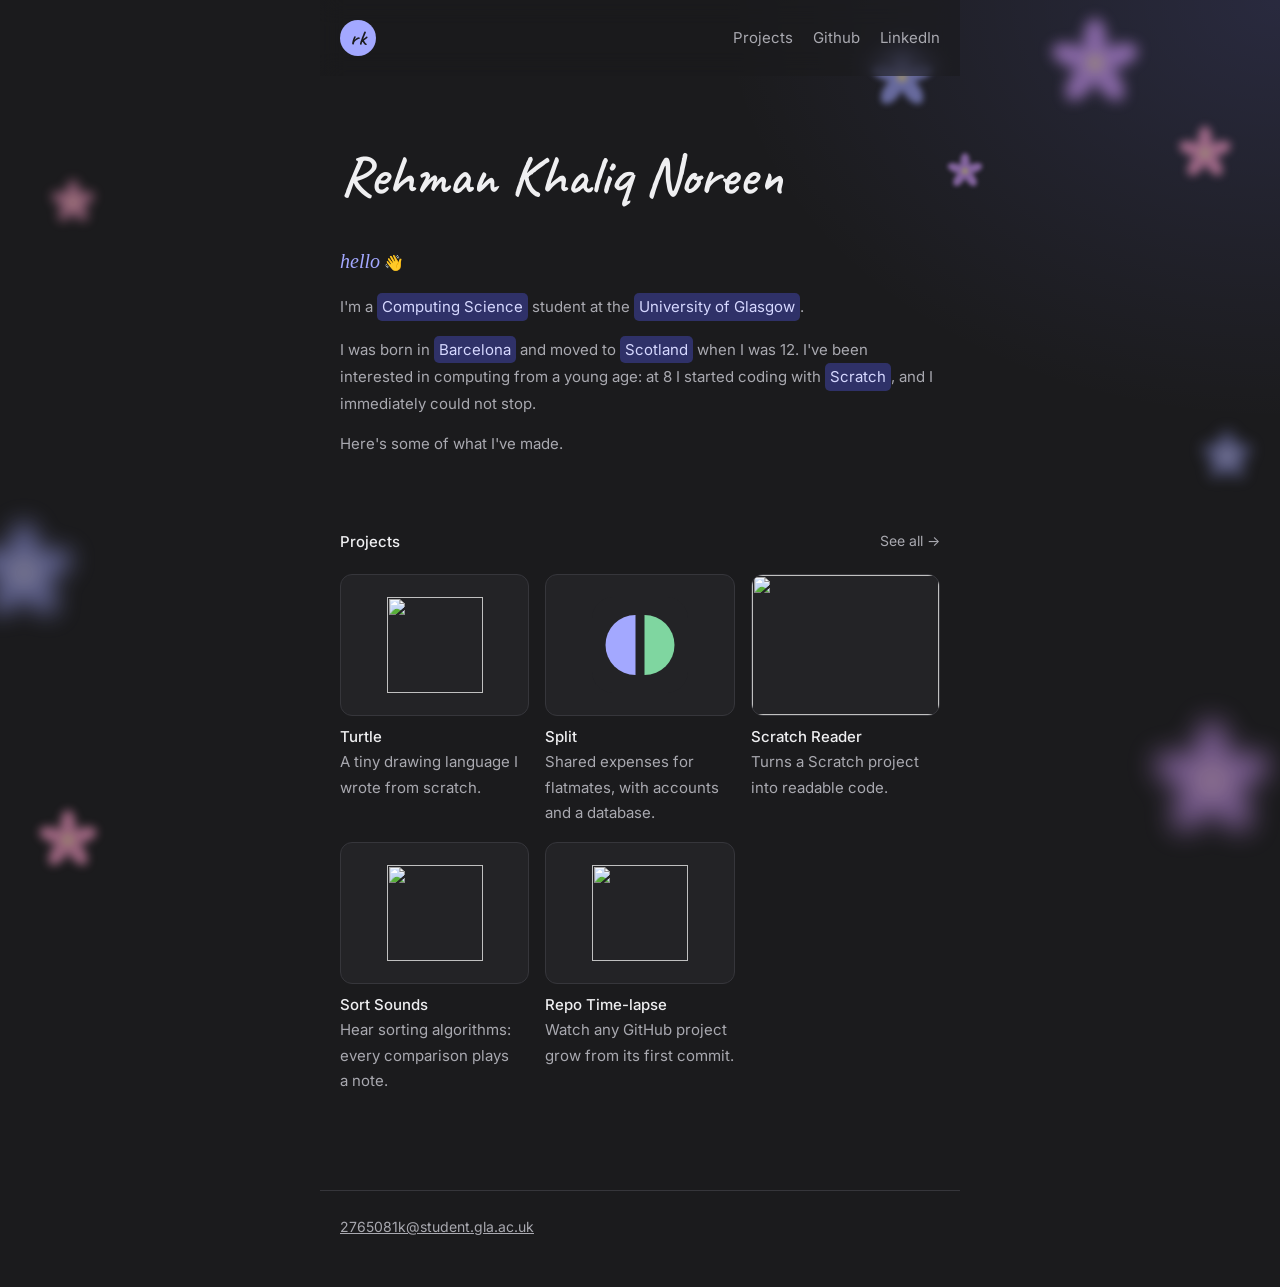
==== index.html @ 07e78dcf "Add Sort Sounds and Repo Time-lapse" ====
<!doctype html>
<html lang="en">
<head>
<meta charset="utf-8">
<meta name="viewport" content="width=device-width, initial-scale=1">
<title>Rehman Khaliq</title>
<meta name="description" content="Rehman Khaliq — Computing Science student at the University of Glasgow.">
<meta name="color-scheme" content="dark">
<link rel="preconnect" href="https://fonts.googleapis.com">
<link rel="preconnect" href="https://fonts.gstatic.com" crossorigin>
<link href="https://fonts.googleapis.com/css2?family=Caveat:wght@600&family=Inter:wght@400;500&display=swap" rel="stylesheet">
<link rel="stylesheet" href="style.css">
</head>
<body>
<a class="skip" href="#main">Skip to content</a>

<nav aria-label="Main">
  <a class="logo" href="index.html" aria-label="Home">rk</a>
  <ul>
    <li><a href="projects.html">Projects</a></li>
    <li><a href="https://github.com/Rehman20050409" target="_blank" rel="noopener noreferrer">Github</a></li>
    <li><a href="https://www.linkedin.com/in/rehman-khaliq-noreen-98ab3a449/" target="_blank" rel="noopener noreferrer">LinkedIn</a></li>
  </ul>
</nav>

<main id="main">
  <section class="intro" aria-labelledby="name">
    <h1 id="name">Rehman Khaliq Noreen</h1>

    <p><span class="hello">hello</span> 👋</p>

    <!-- Wrap key phrases in <mark>…</mark> to highlight them. -->
    <p>I'm a <mark>Computing Science</mark> student at the <mark>University of Glasgow</mark>.</p>

    <p>I was born in <mark>Barcelona</mark> and moved to <mark>Scotland</mark> when I was 12. I've been interested in computing from a young age: at 8 I started coding with <mark>Scratch</mark>, and I immediately could not stop.</p>

    <p>Here's some of what I've made.</p>
  </section>

  <section id="projects" aria-labelledby="projects-title">
    <a class="more" href="projects.html">See all →</a>
    <h2 id="projects-title">Projects</h2>
    <ul class="grid">
      <!-- To add a project, add a new <li> like this:
      <li><a class="card" href="https://link-to-project">
        <div class="thumb"><img src="images/project.png" alt=""></div>
        <strong>Project name</strong>
        One line about it.
      </a></li>
      -->
      <li><a class="card" href="turtle-lang/index.html">
        <div class="thumb"><img src="turtle-lang/logo.svg" alt="" style="width:96px;height:96px"></div>
        <strong>Turtle</strong>
        A tiny drawing language I wrote from scratch.
      </a></li>
      <li><a class="card" href="https://expense-splitter-cosc.onrender.com" target="_blank" rel="noopener noreferrer">
        <!-- split-logo.svg is a copy of expense-splitter/public/logo.svg: that repo isn't published as a site to load it from -->
        <div class="thumb"><img src="split-logo.svg" alt="" style="width:96px;height:96px"></div>
        <strong>Split</strong>
        Shared expenses for flatmates, with accounts and a database.
      </a></li>
      <li><a class="card" href="scratch-reader/index.html">
        <div class="thumb"><img src="scratch-reader/card.svg" alt=""></div>
        <strong>Scratch Reader</strong>
        Turns a Scratch project into readable code.
      </a></li>
      <li><a class="card" href="sort-sounds/index.html">
        <div class="thumb"><img src="sort-sounds/logo.svg" alt="" style="width:96px;height:96px"></div>
        <strong>Sort Sounds</strong>
        Hear sorting algorithms: every comparison plays a note.
      </a></li>
      <li><a class="card" href="repo-timelapse/index.html">
        <div class="thumb"><img src="repo-timelapse/logo.svg" alt="" style="width:96px;height:96px"></div>
        <strong>Repo Time-lapse</strong>
        Watch any GitHub project grow from its first commit.
      </a></li>
    </ul>
  </section>
</main>

<footer>
  <a href="mailto:2765081k@student.gla.ac.uk">2765081k@student.gla.ac.uk</a>
</footer>

<script src="site.js"></script>
</body>
</html>
---- style.css ----
:root {
  --bg: #1b1b1d; --text: #efeff1; --muted: #a9a9b0; --line: #36363b;
  --mark: #2f3168; --mark-text: #d6d8ff; --accent: #a3a8ff;
}
/* decorative out-of-focus flowers drifting behind the content */
.flowers { position: fixed; inset: 0; z-index: -1; overflow: hidden; pointer-events: none; }
.flowers svg {
  position: absolute; left: var(--x); top: var(--y); width: var(--s); height: var(--s);
  color: var(--c, #a3a8ff); filter: blur(var(--b, 6px)); opacity: .55;
}
@keyframes drift { to { transform: translate(18px, -28px) rotate(60deg); } }
@keyframes bloom { from { opacity: 0; scale: .3; } }
.flowers svg { animation: fade 1.4s var(--bloom, .7s) backwards; }
.flowers svg:nth-child(3n) { --bloom: .3s; }
.flowers svg:nth-child(3n+1) { --bloom: 1.1s; }
@media (prefers-reduced-motion: no-preference) {
  .flowers svg {
    animation: bloom 1.4s var(--bloom, .7s) cubic-bezier(.2, .7, .2, 1) backwards,
               drift var(--d, 9s) ease-in-out infinite alternate;
  }
}
/* Entrance, about two seconds in all: the name is written in, the intro appears word by
   word, then the project cards pop up. The script at the bottom of the page sets each delay. */
@keyframes write { from { clip-path: inset(-20% 100% -20% 0); } to { clip-path: inset(-20% -5% -20% 0); } }
@keyframes word { from { opacity: 0; filter: blur(6px); transform: translateY(8px); } }
@keyframes pop { from { opacity: 0; transform: translateY(18px) scale(.96); } }
@keyframes fade { from { opacity: 0; } }
h1 { animation: write .7s cubic-bezier(.3, .6, .3, 1) .1s backwards; }
.w { display: inline-block; animation: word .5s cubic-bezier(.2, .7, .2, 1) backwards; }
.pop { animation: pop .6s cubic-bezier(.2, .7, .2, 1) backwards; }
footer { animation: fade 1s 2s backwards; }
/* people who turn motion off still get a gentle fade, just nothing that moves */
@media (prefers-reduced-motion: reduce) {
  h1, .w, .pop { animation-name: fade; }
}
* { box-sizing: border-box; }
html { scroll-behavior: smooth; }
body {
  margin: 0; min-height: 100vh; color: var(--muted);
  background:
    radial-gradient(800px 600px at 100% 0%, #7a7fff26, transparent 70%),
    var(--bg);
  background-attachment: fixed;
  font: 400 15px/1.7 Inter, system-ui, sans-serif; text-wrap: pretty;
}
a { color: inherit; }
:focus-visible { outline: 2px solid var(--text); outline-offset: 3px; border-radius: 4px; }
.skip { position: absolute; left: -999px; }
.skip:focus { left: 16px; top: 16px; background: var(--bg); padding: 8px; z-index: 2; }

nav, main, footer { max-width: 640px; margin: 0 auto; padding: 0 20px; }
nav {
  position: sticky; top: 0; display: flex; justify-content: space-between; align-items: center;
  padding-block: 20px; background: color-mix(in srgb, var(--bg) 55%, transparent);
  backdrop-filter: blur(12px); -webkit-backdrop-filter: blur(12px);
}
nav .logo {
  font: 600 22px/1 Caveat, cursive; color: var(--bg); background: var(--accent); text-decoration: none;
  width: 36px; height: 36px; border-radius: 50%; display: grid; place-items: center;
}
nav ul { display: flex; gap: 20px; list-style: none; margin: 0; padding: 0; }
nav ul a { text-decoration: none; }
nav ul a:hover { color: var(--text); }

main { padding-block: 72px 96px; }
h1 { font: 600 56px/1 Caveat, cursive; color: var(--text); margin: 0 0 40px; }
h2 { font: 500 15px/1.7 Inter, system-ui, sans-serif; color: var(--text); margin: 0; }
.hello { font-family: "New York", "Iowan Old Style", Georgia, serif; font-style: italic; font-size: 20px; color: var(--accent); }
mark { background: var(--mark); color: var(--mark-text); padding: 1px 5px; border-radius: 5px; }

#projects { margin-top: 72px; scroll-margin-top: 80px; }
.grid { display: grid; grid-template-columns: repeat(auto-fill, minmax(180px, 1fr)); gap: 16px; list-style: none; margin: 20px 0 0; padding: 0; }
.card { display: block; text-decoration: none; }
.card .thumb {
  aspect-ratio: 4 / 3; border-radius: 12px; border: 1px solid var(--line);
  background: color-mix(in srgb, var(--line) 35%, transparent);
  display: grid; place-items: center; overflow: hidden; margin-bottom: 8px;
}
.card img { width: 100%; height: 100%; object-fit: cover; }
.card strong { font-weight: 500; color: var(--text); display: block; }
.card.empty .thumb { border-style: dashed; background: none; }
a.card .thumb { transition: border-color .15s, transform .15s; }
a.card:hover .thumb { border-color: var(--accent); transform: translateY(-2px); }

footer { border-top: 1px solid var(--line); padding-block: 24px 48px; font-size: 14px; }

/* shared bits used by both pages */
nav ul a[aria-current] { color: var(--text); }
.more { float: right; font-size: 14px; text-decoration: none; }
.more:hover { color: var(--text); }

/* projects page */
.lead { margin: -24px 0 24px; }
.project { display: grid; grid-template-columns: 72px 1fr; gap: 20px; padding-block: 28px; border-top: 1px solid var(--line); }
.project > img { width: 72px; height: 72px; }
.project h2 { font-size: 18px; }
.project p { margin: 8px 0 0; }
.tags { display: flex; flex-wrap: wrap; gap: 6px; list-style: none; padding: 0; margin: 14px 0 0; }
.tags li { font-size: 13px; border: 1px solid var(--line); border-radius: 99px; padding: 0 10px; }
.links { margin-top: 14px; }
.links a { color: var(--accent); margin-right: 18px; }
@media (max-width: 480px) {
  .project { grid-template-columns: 48px 1fr; gap: 14px; }
  .project > img { width: 48px; height: 48px; }
}
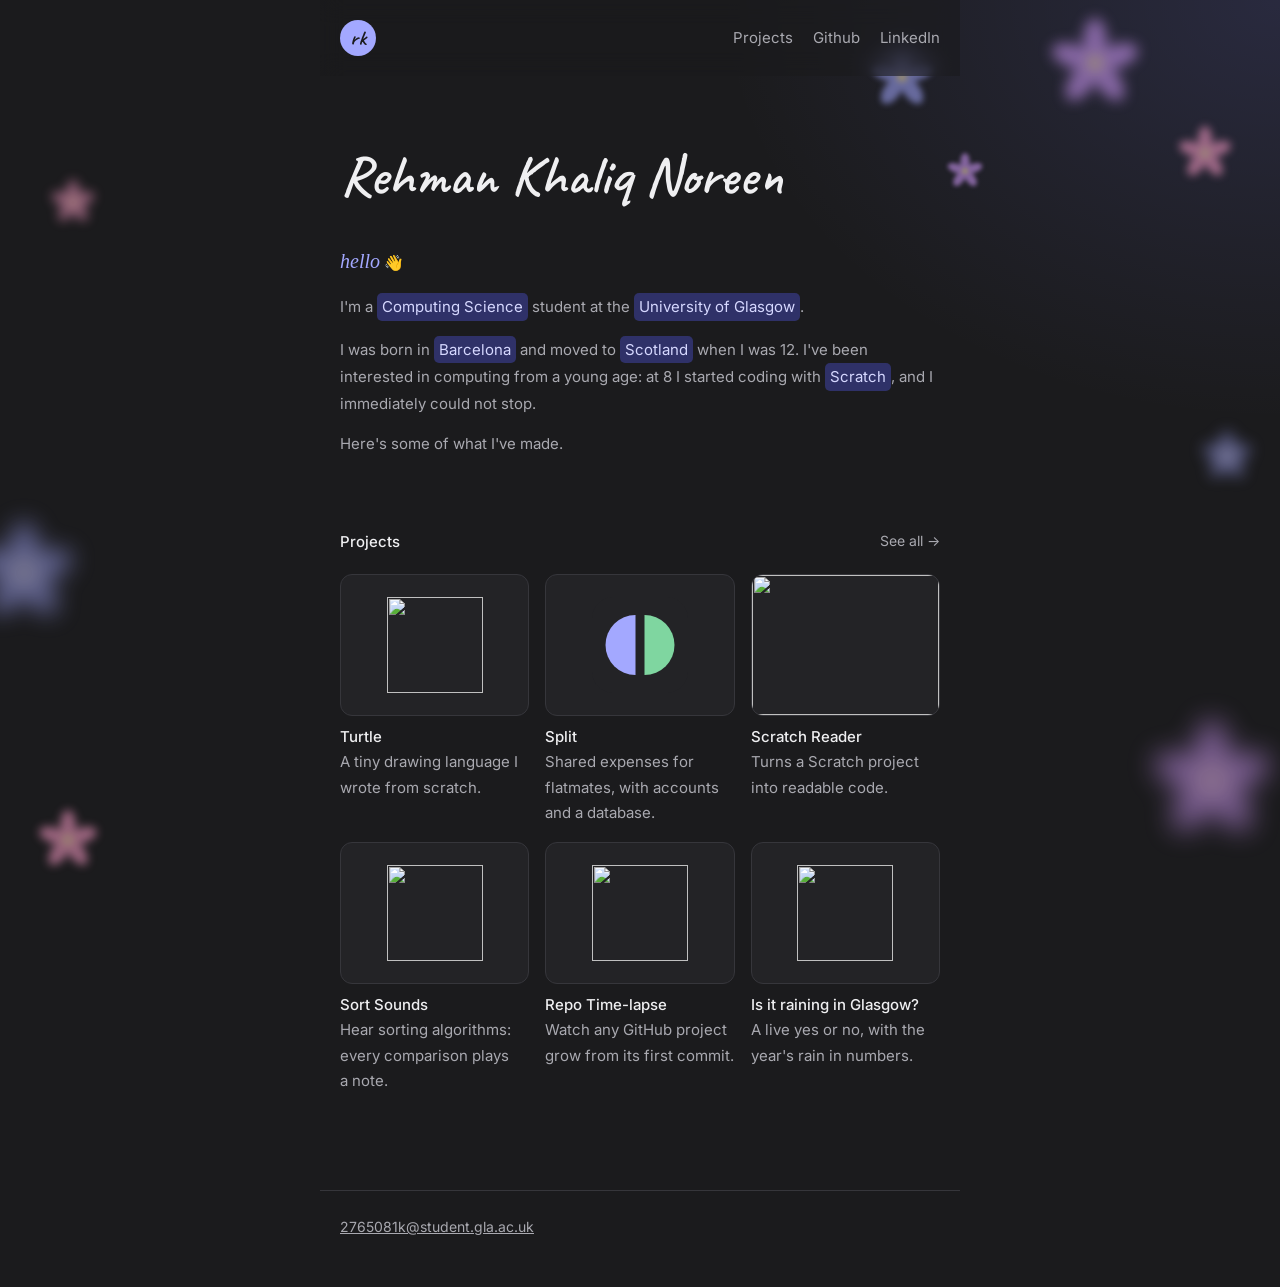
==== commit 3ed72b90: "Add Is it raining in Glasgow?" ====
--- a/index.html
+++ b/index.html
@@ -74,6 +74,11 @@
         <strong>Repo Time-lapse</strong>
         Watch any GitHub project grow from its first commit.
       </a></li>
+      <li><a class="card" href="glasgow-rain/index.html">
+        <div class="thumb"><img src="glasgow-rain/logo.svg" alt="" style="width:96px;height:96px"></div>
+        <strong>Is it raining in Glasgow?</strong>
+        A live yes or no, with the year's rain in numbers.
+      </a></li>
     </ul>
   </section>
 </main>
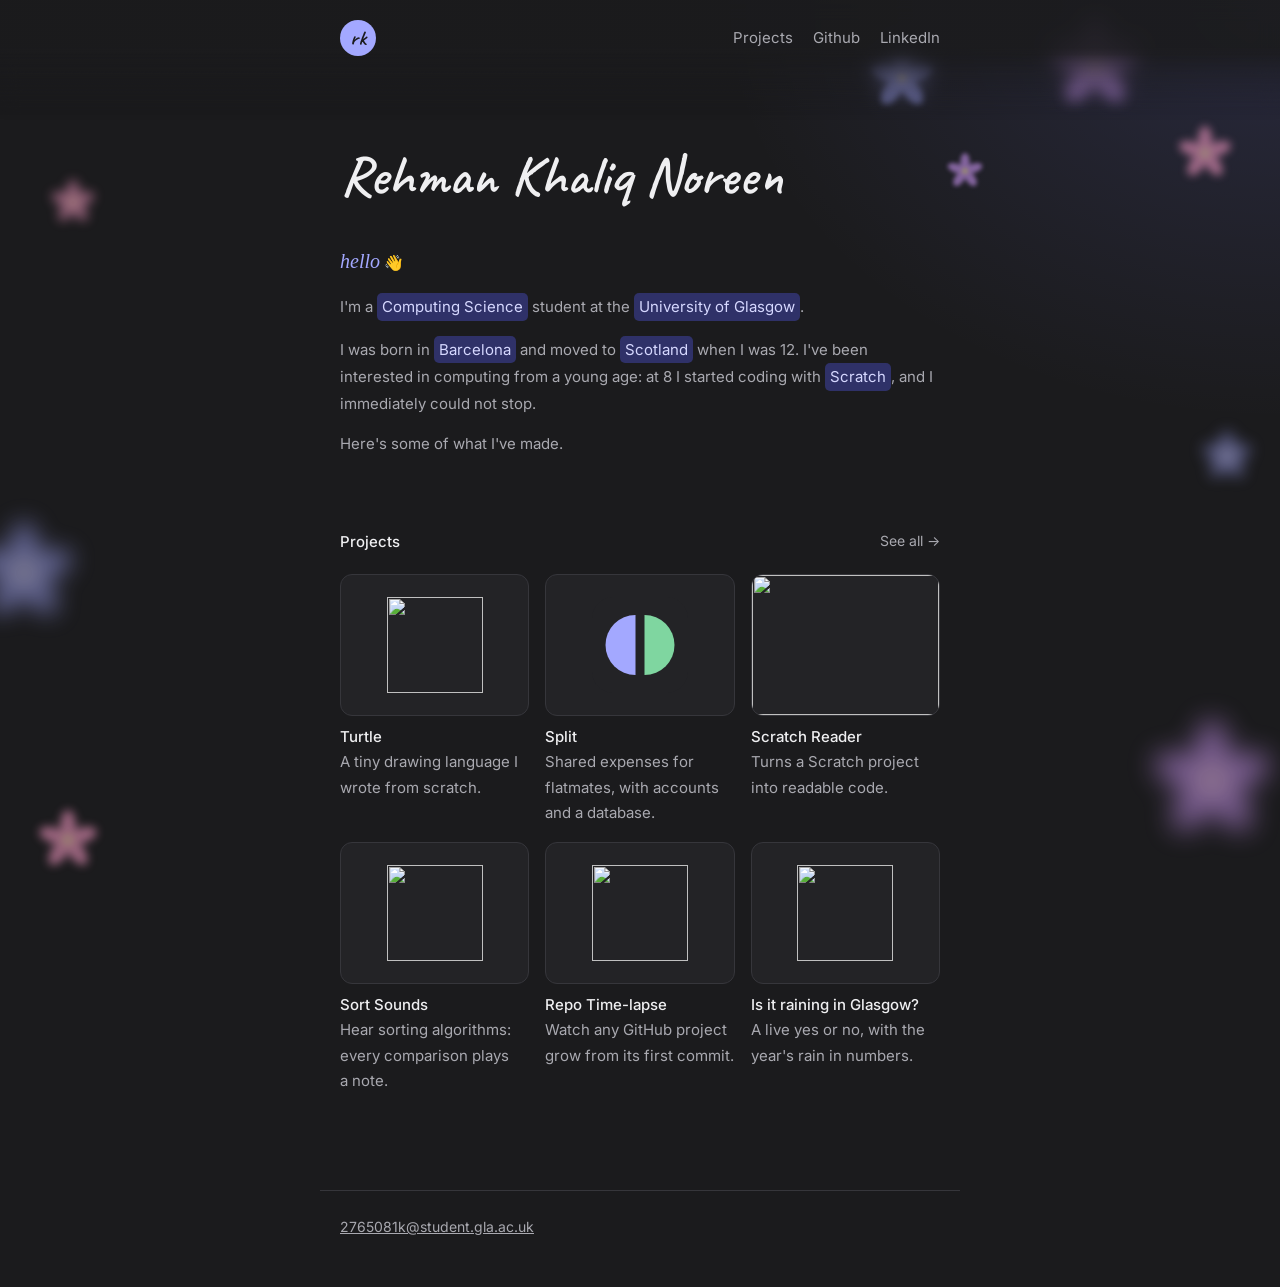
==== commit b893b0c0: "Add tab icon and share preview, cap intro animation, remove unused styles" ====
--- a/index.html
+++ b/index.html
@@ -6,6 +6,14 @@
 <title>Rehman Khaliq</title>
 <meta name="description" content="Rehman Khaliq — Computing Science student at the University of Glasgow.">
 <meta name="color-scheme" content="dark">
+<link rel="icon" href="favicon.svg" type="image/svg+xml">
+<!-- how the link looks when shared on LinkedIn, WhatsApp and so on -->
+<meta property="og:type" content="website">
+<meta property="og:url" content="https://rehman20050409.github.io/">
+<meta property="og:title" content="Rehman Khaliq">
+<meta property="og:description" content="Rehman Khaliq — Computing Science student at the University of Glasgow.">
+<meta property="og:image" content="https://rehman20050409.github.io/og.png">
+<meta name="twitter:card" content="summary_large_image">
 <link rel="preconnect" href="https://fonts.googleapis.com">
 <link rel="preconnect" href="https://fonts.gstatic.com" crossorigin>
 <link href="https://fonts.googleapis.com/css2?family=Caveat:wght@600&family=Inter:wght@400;500&display=swap" rel="stylesheet">
--- a/style.css
+++ b/style.css
@@ -13,6 +13,12 @@
 .flowers svg { animation: fade 1.4s var(--bloom, .7s) backwards; }
 .flowers svg:nth-child(3n) { --bloom: .3s; }
 .flowers svg:nth-child(3n+1) { --bloom: 1.1s; }
+/* a flower perks up when the cursor comes near; site.js adds and removes "near" */
+.flowers svg { transition: scale .5s cubic-bezier(.3, 1.6, .5, 1), rotate .6s ease-out, opacity .4s, filter .4s; }
+.flowers svg.near { scale: 1.35; rotate: 30deg; opacity: .95; filter: blur(calc(var(--b, 6px) * .25)); }
+@media (prefers-reduced-motion: reduce) {
+  .flowers svg.near { scale: none; rotate: none; }
+}
 @media (prefers-reduced-motion: no-preference) {
   .flowers svg {
     animation: bloom 1.4s var(--bloom, .7s) cubic-bezier(.2, .7, .2, 1) backwards,
@@ -34,7 +40,6 @@
   h1, .w, .pop { animation-name: fade; }
 }
 * { box-sizing: border-box; }
-html { scroll-behavior: smooth; }
 body {
   margin: 0; min-height: 100vh; color: var(--muted);
   background:
@@ -46,13 +51,20 @@
 a { color: inherit; }
 :focus-visible { outline: 2px solid var(--text); outline-offset: 3px; border-radius: 4px; }
 .skip { position: absolute; left: -999px; }
-.skip:focus { left: 16px; top: 16px; background: var(--bg); padding: 8px; z-index: 2; }
+.skip:focus { left: 16px; top: 16px; background: var(--bg); padding: 8px; z-index: 3; }
 
 nav, main, footer { max-width: 640px; margin: 0 auto; padding: 0 20px; }
 nav {
   position: sticky; top: 0; display: flex; justify-content: space-between; align-items: center;
-  padding-block: 20px; background: color-mix(in srgb, var(--bg) 55%, transparent);
-  backdrop-filter: blur(12px); -webkit-backdrop-filter: blur(12px);
+  padding-block: 20px; z-index: 2;
+}
+/* A soft veil across the top of the window in place of a solid bar: the page blurs and
+   fades out as it scrolls under the links, with no edge to see. */
+body::before {
+  content: ''; position: fixed; inset: 0 0 auto; height: 120px; z-index: 1; pointer-events: none;
+  background: linear-gradient(color-mix(in srgb, var(--bg) 90%, transparent) 40%, transparent);
+  backdrop-filter: blur(10px); -webkit-backdrop-filter: blur(10px);
+  mask-image: linear-gradient(#000 45%, transparent); -webkit-mask-image: linear-gradient(#000 45%, transparent);
 }
 nav .logo {
   font: 600 22px/1 Caveat, cursive; color: var(--bg); background: var(--accent); text-decoration: none;
@@ -68,7 +80,7 @@
 .hello { font-family: "New York", "Iowan Old Style", Georgia, serif; font-style: italic; font-size: 20px; color: var(--accent); }
 mark { background: var(--mark); color: var(--mark-text); padding: 1px 5px; border-radius: 5px; }
 
-#projects { margin-top: 72px; scroll-margin-top: 80px; }
+#projects { margin-top: 72px; }
 .grid { display: grid; grid-template-columns: repeat(auto-fill, minmax(180px, 1fr)); gap: 16px; list-style: none; margin: 20px 0 0; padding: 0; }
 .card { display: block; text-decoration: none; }
 .card .thumb {
@@ -78,7 +90,6 @@
 }
 .card img { width: 100%; height: 100%; object-fit: cover; }
 .card strong { font-weight: 500; color: var(--text); display: block; }
-.card.empty .thumb { border-style: dashed; background: none; }
 a.card .thumb { transition: border-color .15s, transform .15s; }
 a.card:hover .thumb { border-color: var(--accent); transform: translateY(-2px); }
 
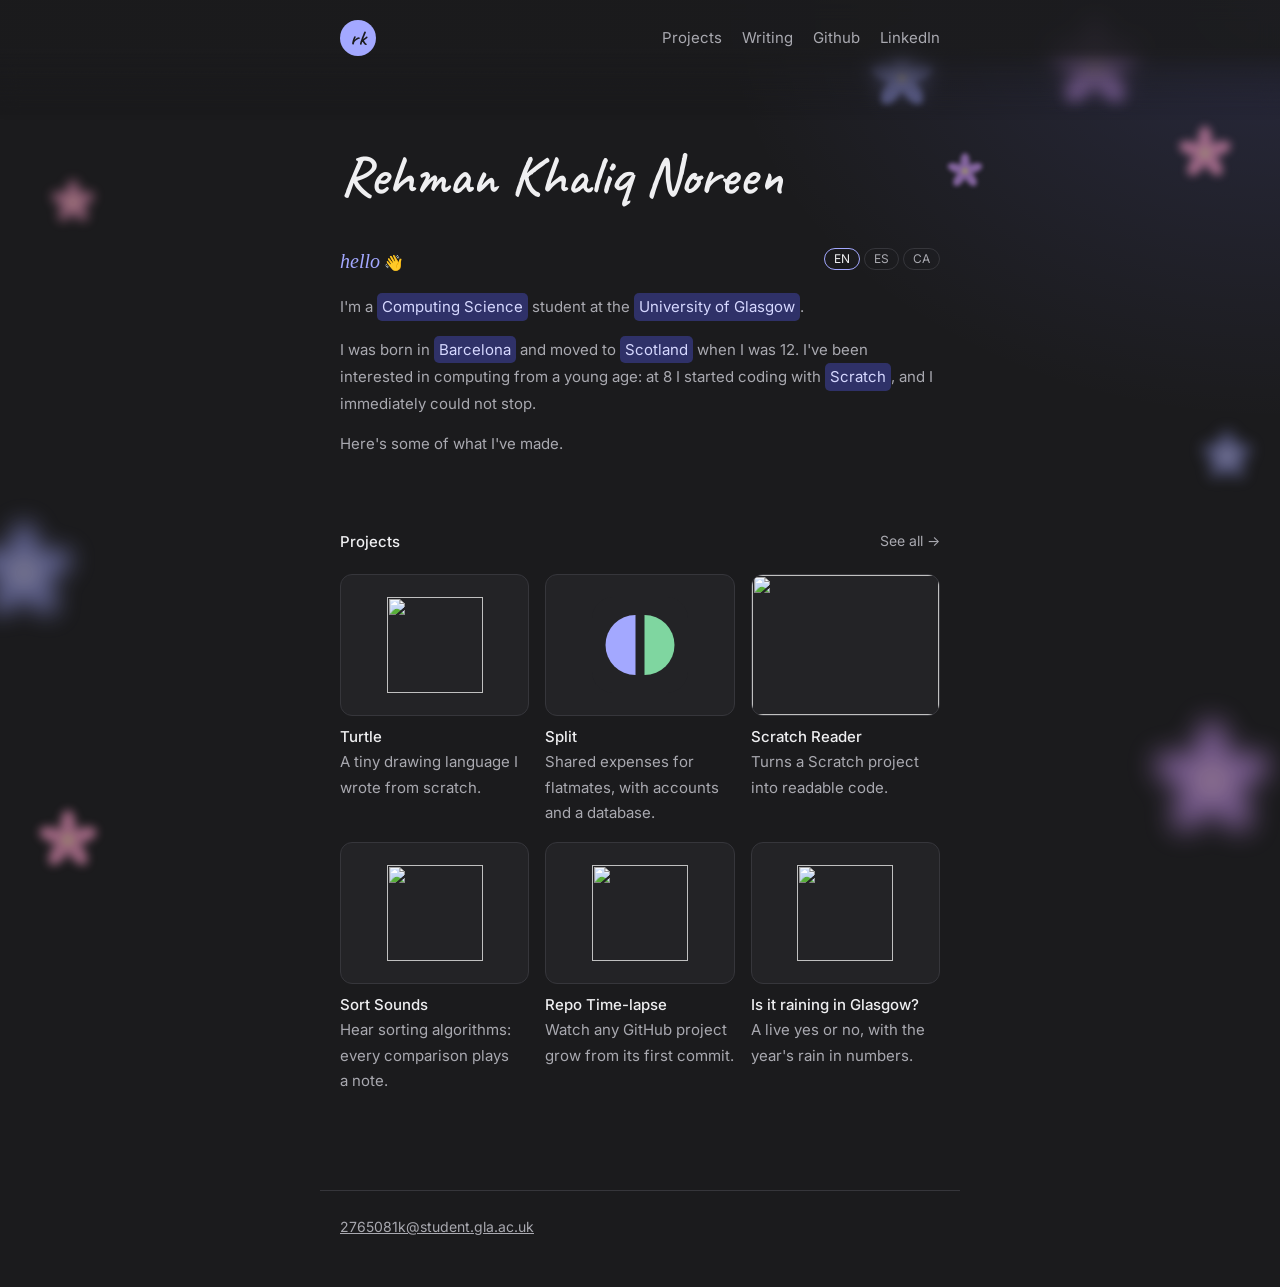
==== commit e8ad955e: "Add language switch and writing page" ====
--- a/index.html
+++ b/index.html
@@ -26,6 +26,7 @@
   <a class="logo" href="index.html" aria-label="Home">rk</a>
   <ul>
     <li><a href="projects.html">Projects</a></li>
+    <li><a href="writing.html">Writing</a></li>
     <li><a href="https://github.com/Rehman20050409" target="_blank" rel="noopener noreferrer">Github</a></li>
     <li><a href="https://www.linkedin.com/in/rehman-khaliq-noreen-98ab3a449/" target="_blank" rel="noopener noreferrer">LinkedIn</a></li>
   </ul>
@@ -35,14 +36,26 @@
   <section class="intro" aria-labelledby="name">
     <h1 id="name">Rehman Khaliq Noreen</h1>
 
-    <p><span class="hello">hello</span> 👋</p>
-
-    <!-- Wrap key phrases in <mark>…</mark> to highlight them. -->
-    <p>I'm a <mark>Computing Science</mark> student at the <mark>University of Glasgow</mark>.</p>
-
-    <p>I was born in <mark>Barcelona</mark> and moved to <mark>Scotland</mark> when I was 12. I've been interested in computing from a young age: at 8 I started coding with <mark>Scratch</mark>, and I immediately could not stop.</p>
-
-    <p>Here's some of what I've made.</p>
+    <!-- The intro in three languages. site.js adds the EN / ES / CA switch and shows one block at a time.
+         Wrap key phrases in <mark>…</mark> to highlight them. Keep the three versions in step when editing. -->
+    <div lang="en">
+      <p><span class="hello">hello</span> 👋</p>
+      <p>I'm a <mark>Computing Science</mark> student at the <mark>University of Glasgow</mark>.</p>
+      <p>I was born in <mark>Barcelona</mark> and moved to <mark>Scotland</mark> when I was 12. I've been interested in computing from a young age: at 8 I started coding with <mark>Scratch</mark>, and I immediately could not stop.</p>
+      <p>Here's some of what I've made.</p>
+    </div>
+    <div lang="es" hidden>
+      <p><span class="hello">hola</span> 👋</p>
+      <p>Soy estudiante de <mark>Ciencias de la Computación</mark> en la <mark>Universidad de Glasgow</mark>.</p>
+      <p>Nací en <mark>Barcelona</mark> y me mudé a <mark>Escocia</mark> a los 12 años. La informática me interesa desde muy joven: a los 8 empecé a programar con <mark>Scratch</mark> y ya no pude parar.</p>
+      <p>Estas son algunas de las cosas que he hecho.</p>
+    </div>
+    <div lang="ca" hidden>
+      <p><span class="hello">hola</span> 👋</p>
+      <p>Estudio <mark>Ciències de la Computació</mark> a la <mark>Universitat de Glasgow</mark>.</p>
+      <p>Vaig néixer a <mark>Barcelona</mark> i em vaig traslladar a <mark>Escòcia</mark> als 12 anys. La informàtica m'interessa des de ben jove: als 8 vaig començar a programar amb <mark>Scratch</mark> i ja no vaig poder parar.</p>
+      <p>Aquestes són algunes de les coses que he fet.</p>
+    </div>
   </section>
 
   <section id="projects" aria-labelledby="projects-title">
--- a/style.css
+++ b/style.css
@@ -114,3 +114,22 @@
   .project { grid-template-columns: 48px 1fr; gap: 14px; }
   .project > img { width: 48px; height: 48px; }
 }
+
+/* language switch on the home page intro */
+.langs { float: right; display: flex; gap: 4px; margin-top: 4px; animation: fade .6s .5s backwards; }
+.langs button {
+  font: inherit; font-size: 12px; color: var(--muted); background: none; cursor: pointer;
+  border: 1px solid var(--line); border-radius: 99px; padding: 0 9px;
+}
+.langs button:hover { color: var(--text); }
+.langs button[aria-pressed="true"] { color: var(--text); border-color: var(--accent); }
+
+/* writing page */
+.post { padding-block: 28px; border-top: 1px solid var(--line); scroll-margin-top: 90px; }
+.post h2 { font-size: 18px; }
+.post p { margin: 10px 0 0; }
+.post small { display: block; }
+.post code { color: var(--text); font: 13px ui-monospace, Menlo, Consolas, monospace; background: color-mix(in srgb, var(--line) 45%, transparent); padding: 1px 5px; border-radius: 4px; }
+.post .links { margin-top: 14px; }
+
+@media (max-width: 420px) { nav ul { gap: 14px; } }
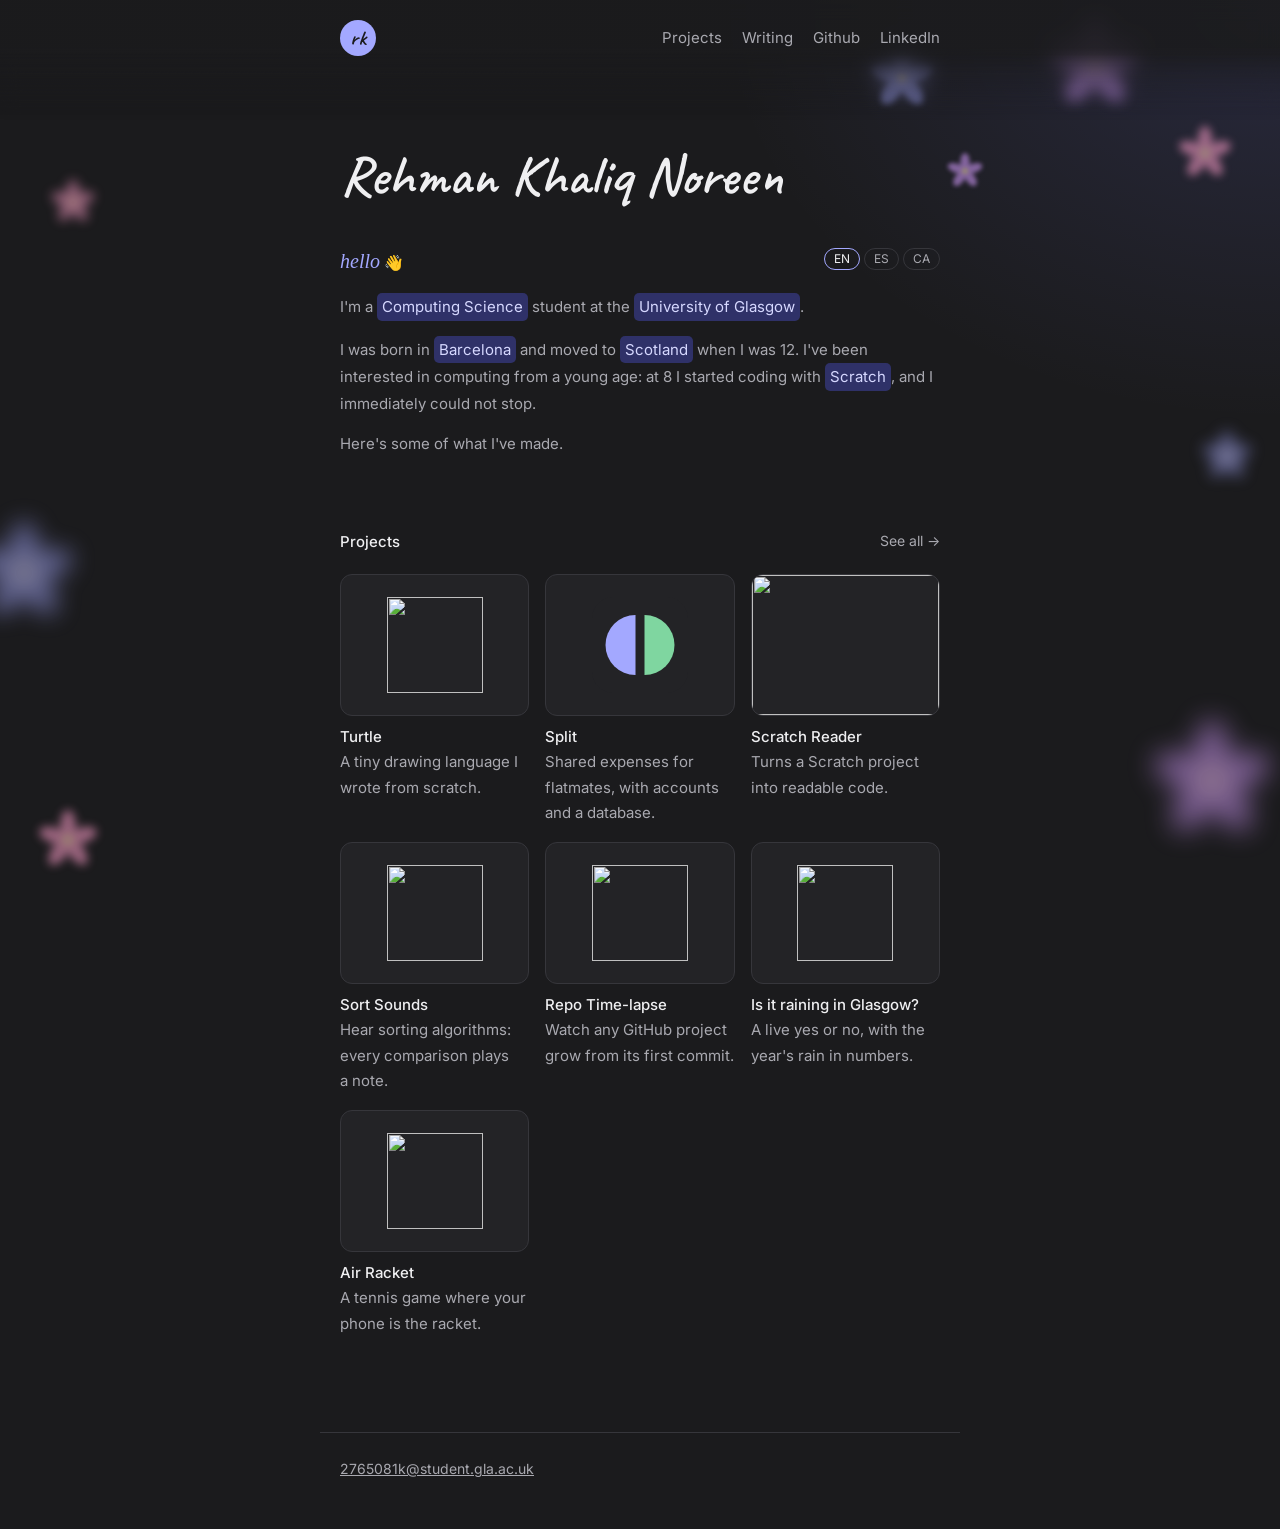
==== commit 9da80d65: "Add Air Racket" ====
--- a/index.html
+++ b/index.html
@@ -100,6 +100,11 @@
         <strong>Is it raining in Glasgow?</strong>
         A live yes or no, with the year's rain in numbers.
       </a></li>
+      <li><a class="card" href="air-racket/index.html">
+        <div class="thumb"><img src="air-racket/logo.svg" alt="" style="width:96px;height:96px"></div>
+        <strong>Air Racket</strong>
+        A tennis game where your phone is the racket.
+      </a></li>
     </ul>
   </section>
 </main>
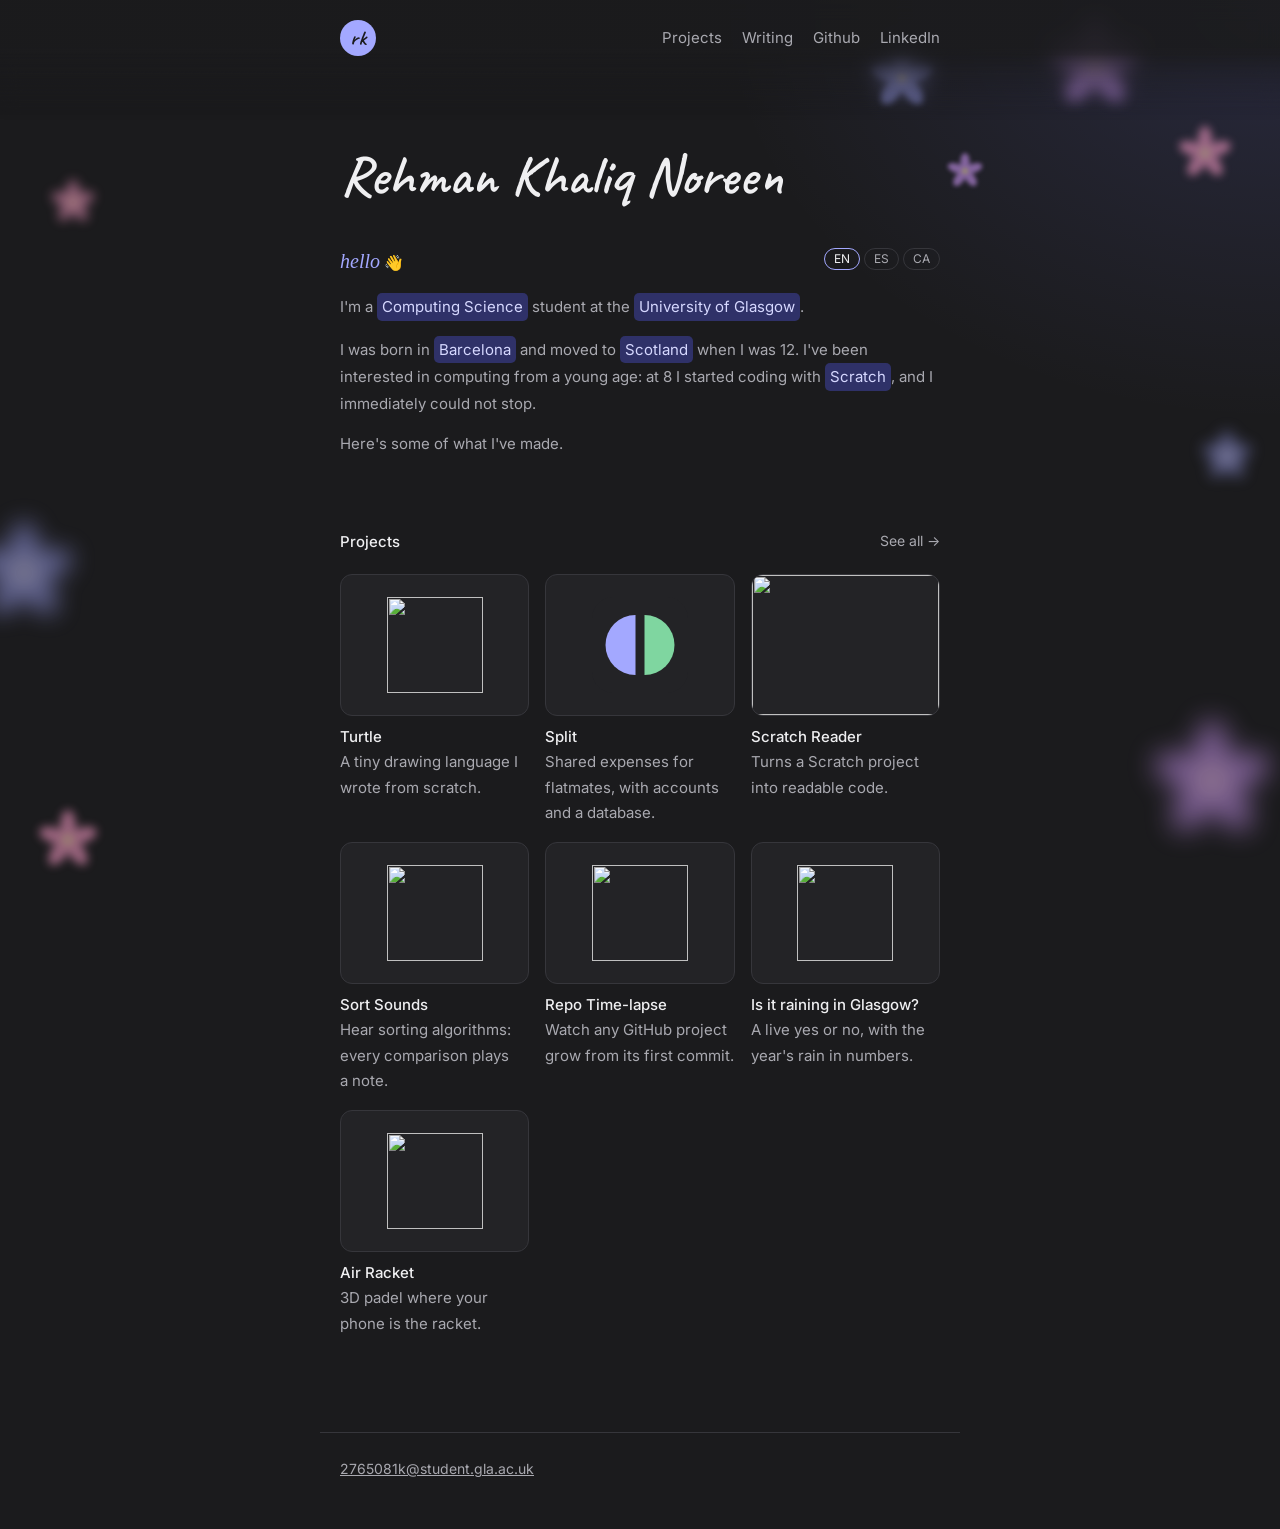
==== commit a5540093: "Update Air Racket description" ====
--- a/index.html
+++ b/index.html
@@ -103,7 +103,7 @@
       <li><a class="card" href="air-racket/index.html">
         <div class="thumb"><img src="air-racket/logo.svg" alt="" style="width:96px;height:96px"></div>
         <strong>Air Racket</strong>
-        A tennis game where your phone is the racket.
+        3D padel where your phone is the racket.
       </a></li>
     </ul>
   </section>
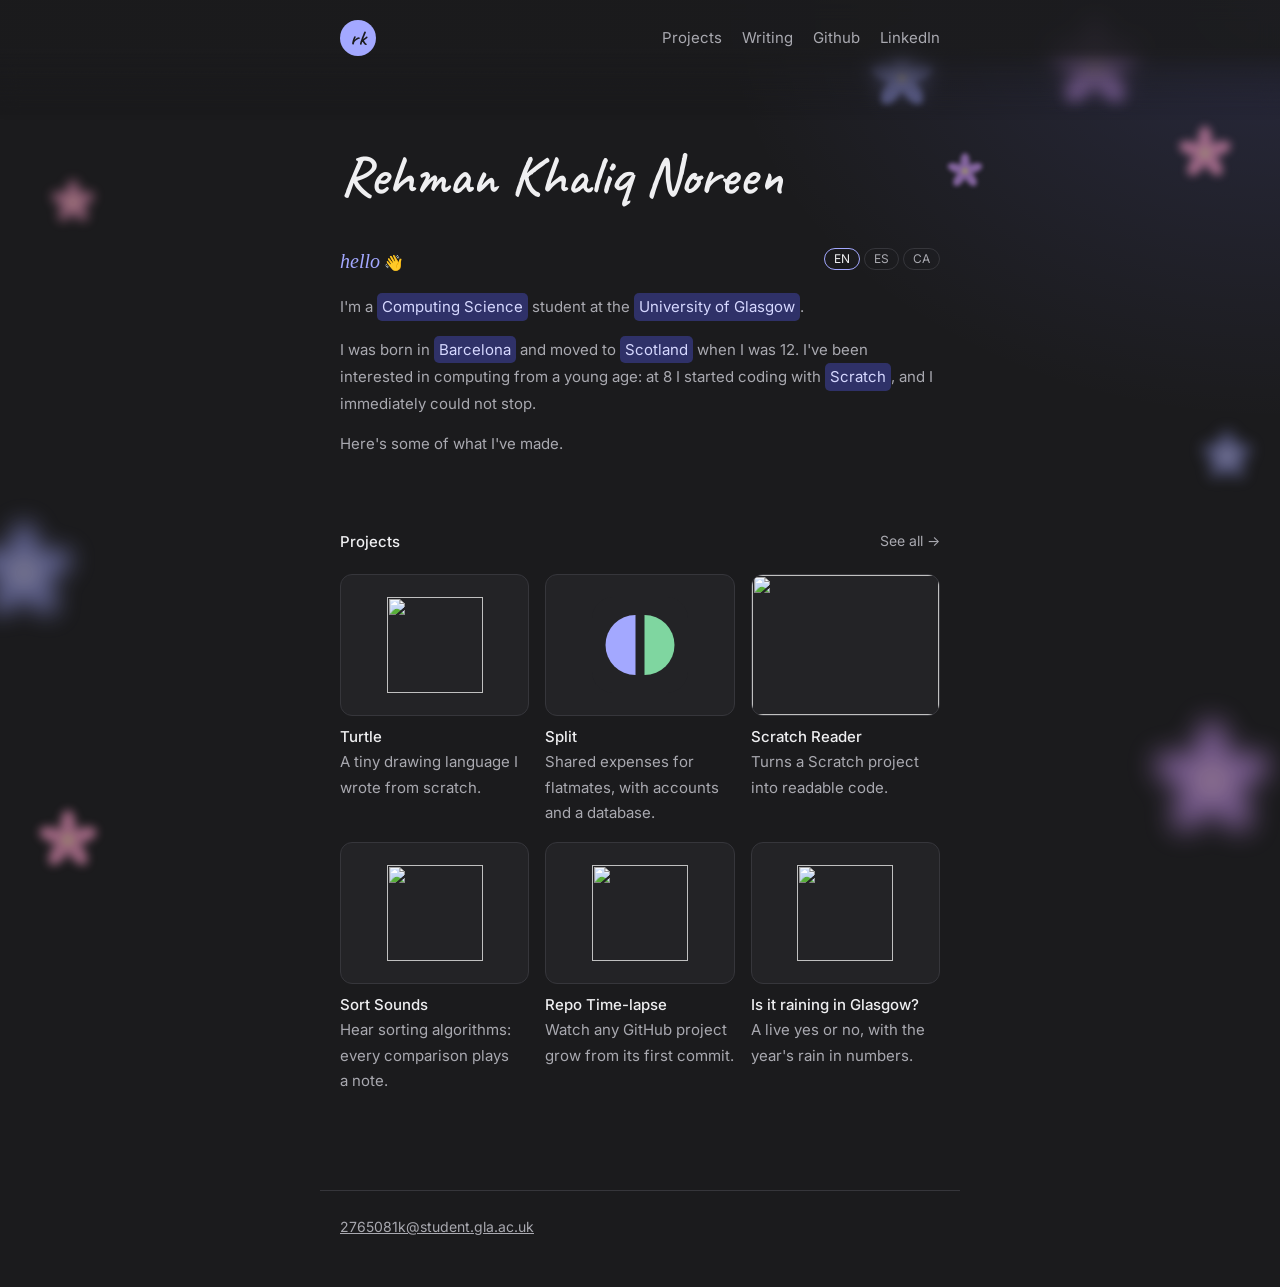
==== commit 817f0878: "Remove Air Racket" ====
--- a/index.html
+++ b/index.html
@@ -100,11 +100,6 @@
         <strong>Is it raining in Glasgow?</strong>
         A live yes or no, with the year's rain in numbers.
       </a></li>
-      <li><a class="card" href="air-racket/index.html">
-        <div class="thumb"><img src="air-racket/logo.svg" alt="" style="width:96px;height:96px"></div>
-        <strong>Air Racket</strong>
-        3D padel where your phone is the racket.
-      </a></li>
     </ul>
   </section>
 </main>
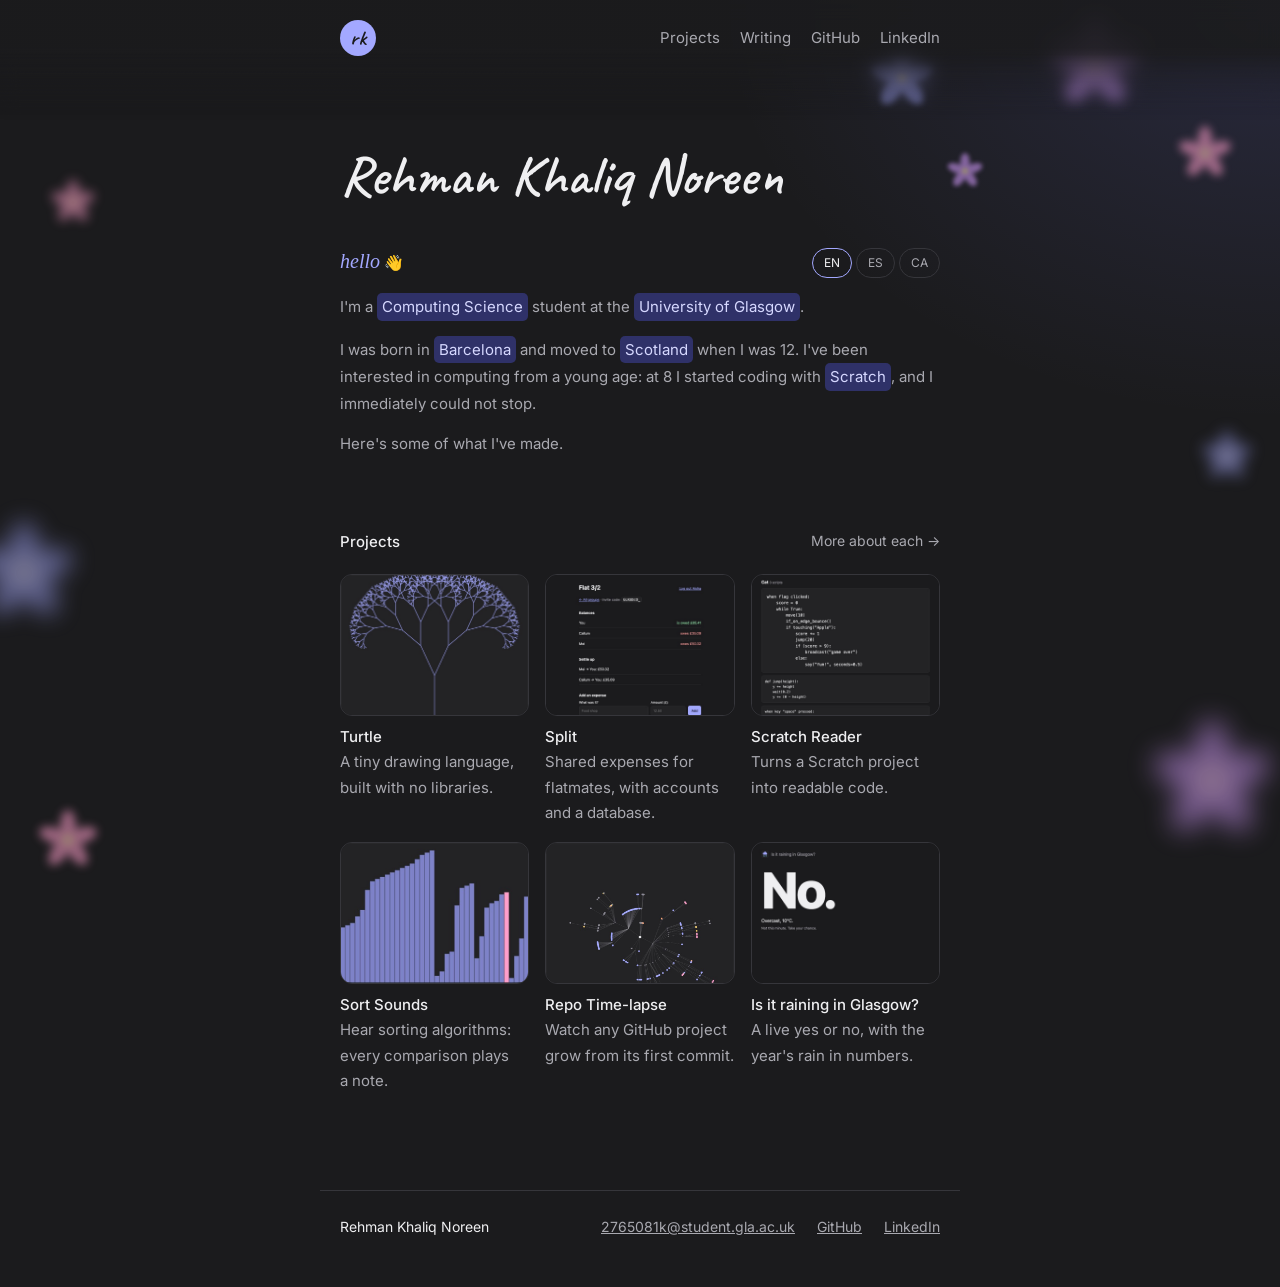
==== commit 9d2b12ea: "Real project pictures, contact footer, full name, bigger tap areas" ====
--- a/index.html
+++ b/index.html
@@ -3,15 +3,15 @@
 <head>
 <meta charset="utf-8">
 <meta name="viewport" content="width=device-width, initial-scale=1">
-<title>Rehman Khaliq</title>
-<meta name="description" content="Rehman Khaliq — Computing Science student at the University of Glasgow.">
+<title>Rehman Khaliq Noreen</title>
+<meta name="description" content="Rehman Khaliq Noreen — Computing Science student at the University of Glasgow. Projects, write-ups and how to get in touch.">
 <meta name="color-scheme" content="dark">
 <link rel="icon" href="favicon.svg" type="image/svg+xml">
 <!-- how the link looks when shared on LinkedIn, WhatsApp and so on -->
 <meta property="og:type" content="website">
 <meta property="og:url" content="https://rehman20050409.github.io/">
-<meta property="og:title" content="Rehman Khaliq">
-<meta property="og:description" content="Rehman Khaliq — Computing Science student at the University of Glasgow.">
+<meta property="og:title" content="Rehman Khaliq Noreen">
+<meta property="og:description" content="Rehman Khaliq Noreen — Computing Science student at the University of Glasgow. Projects, write-ups and how to get in touch.">
 <meta property="og:image" content="https://rehman20050409.github.io/og.png">
 <meta name="twitter:card" content="summary_large_image">
 <link rel="preconnect" href="https://fonts.googleapis.com">
@@ -27,7 +27,7 @@
   <ul>
     <li><a href="projects.html">Projects</a></li>
     <li><a href="writing.html">Writing</a></li>
-    <li><a href="https://github.com/Rehman20050409" target="_blank" rel="noopener noreferrer">Github</a></li>
+    <li><a href="https://github.com/Rehman20050409" target="_blank" rel="noopener noreferrer">GitHub</a></li>
     <li><a href="https://www.linkedin.com/in/rehman-khaliq-noreen-98ab3a449/" target="_blank" rel="noopener noreferrer">LinkedIn</a></li>
   </ul>
 </nav>
@@ -59,44 +59,43 @@
   </section>
 
   <section id="projects" aria-labelledby="projects-title">
-    <a class="more" href="projects.html">See all →</a>
+    <a class="more" href="projects.html">More about each →</a>
     <h2 id="projects-title">Projects</h2>
     <ul class="grid">
       <!-- To add a project, add a new <li> like this:
       <li><a class="card" href="https://link-to-project">
-        <div class="thumb"><img src="images/project.png" alt=""></div>
+        <div class="thumb"><img src="shots/project.jpg" alt=""></div>
         <strong>Project name</strong>
         One line about it.
       </a></li>
       -->
       <li><a class="card" href="turtle-lang/index.html">
-        <div class="thumb"><img src="turtle-lang/logo.svg" alt="" style="width:96px;height:96px"></div>
+        <div class="thumb"><img src="shots/turtle.jpg" alt=""></div>
         <strong>Turtle</strong>
-        A tiny drawing language I wrote from scratch.
+        A tiny drawing language, built with no libraries.
       </a></li>
       <li><a class="card" href="https://expense-splitter-cosc.onrender.com" target="_blank" rel="noopener noreferrer">
-        <!-- split-logo.svg is a copy of expense-splitter/public/logo.svg: that repo isn't published as a site to load it from -->
-        <div class="thumb"><img src="split-logo.svg" alt="" style="width:96px;height:96px"></div>
+        <div class="thumb"><img src="shots/split.jpg" alt=""></div>
         <strong>Split</strong>
         Shared expenses for flatmates, with accounts and a database.
       </a></li>
       <li><a class="card" href="scratch-reader/index.html">
-        <div class="thumb"><img src="scratch-reader/card.svg" alt=""></div>
+        <div class="thumb"><img src="shots/scratch-reader.jpg" alt=""></div>
         <strong>Scratch Reader</strong>
         Turns a Scratch project into readable code.
       </a></li>
       <li><a class="card" href="sort-sounds/index.html">
-        <div class="thumb"><img src="sort-sounds/logo.svg" alt="" style="width:96px;height:96px"></div>
+        <div class="thumb"><img src="shots/sort-sounds.jpg" alt=""></div>
         <strong>Sort Sounds</strong>
         Hear sorting algorithms: every comparison plays a note.
       </a></li>
       <li><a class="card" href="repo-timelapse/index.html">
-        <div class="thumb"><img src="repo-timelapse/logo.svg" alt="" style="width:96px;height:96px"></div>
+        <div class="thumb"><img src="shots/repo-timelapse.jpg" alt=""></div>
         <strong>Repo Time-lapse</strong>
         Watch any GitHub project grow from its first commit.
       </a></li>
       <li><a class="card" href="glasgow-rain/index.html">
-        <div class="thumb"><img src="glasgow-rain/logo.svg" alt="" style="width:96px;height:96px"></div>
+        <div class="thumb"><img src="shots/glasgow-rain.jpg" alt=""></div>
         <strong>Is it raining in Glasgow?</strong>
         A live yes or no, with the year's rain in numbers.
       </a></li>
@@ -105,7 +104,10 @@
 </main>
 
 <footer>
+  <span>Rehman Khaliq Noreen</span>
   <a href="mailto:2765081k@student.gla.ac.uk">2765081k@student.gla.ac.uk</a>
+  <a href="https://github.com/Rehman20050409" target="_blank" rel="noopener noreferrer">GitHub</a>
+  <a href="https://www.linkedin.com/in/rehman-khaliq-noreen-98ab3a449/" target="_blank" rel="noopener noreferrer">LinkedIn</a>
 </footer>
 
 <script src="site.js"></script>
--- a/style.css
+++ b/style.css
@@ -71,7 +71,7 @@
   width: 36px; height: 36px; border-radius: 50%; display: grid; place-items: center;
 }
 nav ul { display: flex; gap: 20px; list-style: none; margin: 0; padding: 0; }
-nav ul a { text-decoration: none; }
+nav ul a { text-decoration: none; padding-block: 10px; } /* a taller area to tap, same look */
 nav ul a:hover { color: var(--text); }
 
 main { padding-block: 72px 96px; }
@@ -93,11 +93,14 @@
 a.card .thumb { transition: border-color .15s, transform .15s; }
 a.card:hover .thumb { border-color: var(--accent); transform: translateY(-2px); }
 
-footer { border-top: 1px solid var(--line); padding-block: 24px 48px; font-size: 14px; }
+footer { border-top: 1px solid var(--line); padding-block: 16px 40px; font-size: 14px; display: flex; flex-wrap: wrap; gap: 0 22px; align-items: center; }
+footer span { color: var(--text); margin-right: auto; }
+footer a { padding-block: 8px; }
+footer a:hover { color: var(--text); }
 
 /* shared bits used by both pages */
 nav ul a[aria-current] { color: var(--text); }
-.more { float: right; font-size: 14px; text-decoration: none; }
+.more { float: right; font-size: 14px; text-decoration: none; padding-block: 8px; margin-top: -8px; }
 .more:hover { color: var(--text); }
 
 /* projects page */
@@ -119,7 +122,7 @@
 .langs { float: right; display: flex; gap: 4px; margin-top: 4px; animation: fade .6s .5s backwards; }
 .langs button {
   font: inherit; font-size: 12px; color: var(--muted); background: none; cursor: pointer;
-  border: 1px solid var(--line); border-radius: 99px; padding: 0 9px;
+  border: 1px solid var(--line); border-radius: 99px; padding: 4px 11px;
 }
 .langs button:hover { color: var(--text); }
 .langs button[aria-pressed="true"] { color: var(--text); border-color: var(--accent); }
@@ -133,3 +136,12 @@
 .post .links { margin-top: 14px; }
 
 @media (max-width: 420px) { nav ul { gap: 14px; } }
+
+/* On a phone a full-width picture per project means a lot of scrolling, so each card becomes
+   a row: picture on the left, name and description beside it. */
+@media (max-width: 480px) {
+  .grid { grid-template-columns: 1fr; gap: 14px; }
+  .card { display: grid; grid-template-columns: 124px 1fr; column-gap: 14px; align-content: center; }
+  .card .thumb { grid-row: span 2; margin: 0; }
+  .card strong { align-self: end; }
+}
